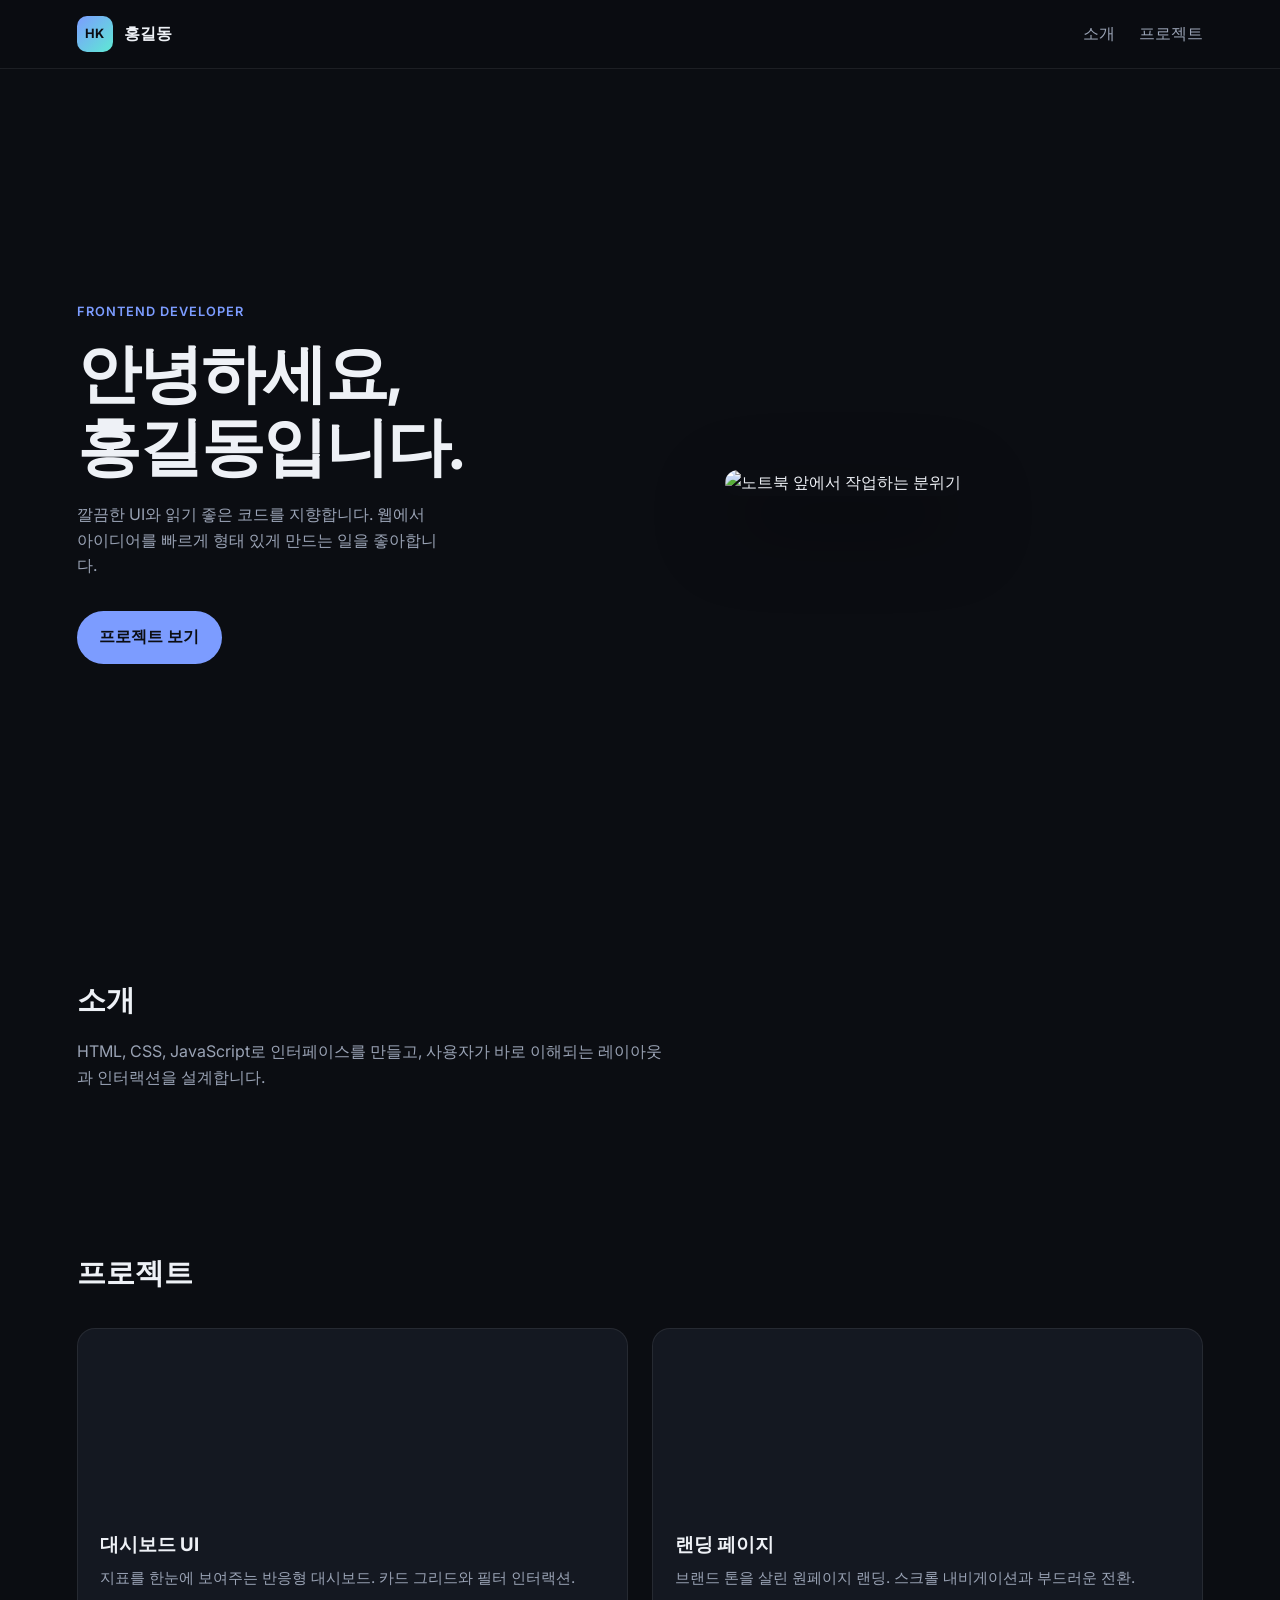
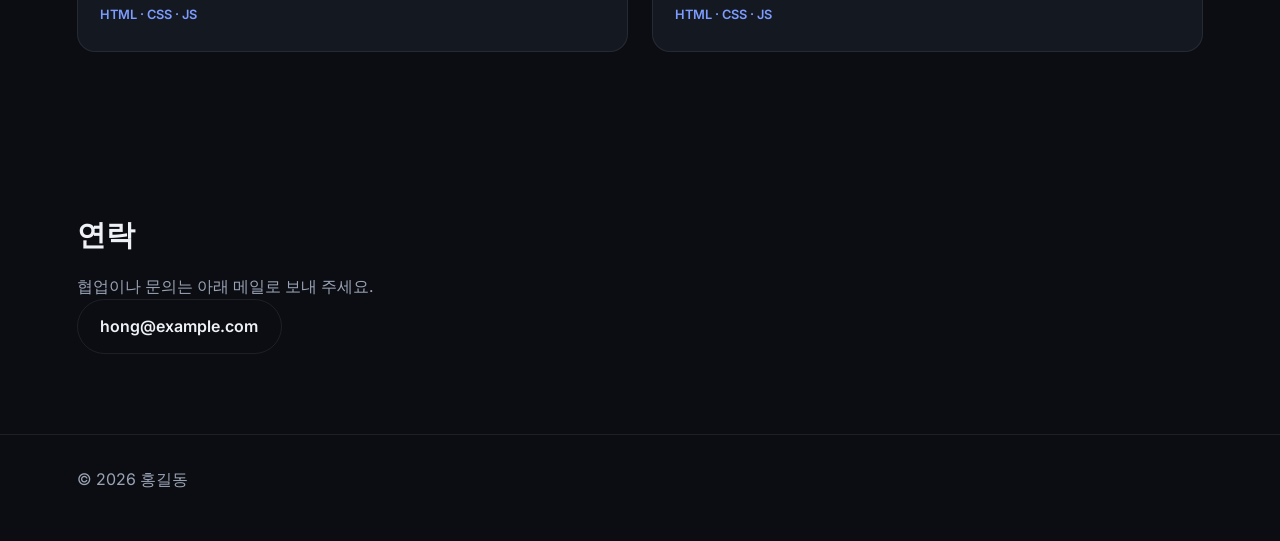
==== index.html @ 822d9495 "portfolio1" ====
<!DOCTYPE html>
<html lang="ko">
<head>
  <meta charset="UTF-8" />
  <meta name="viewport" content="width=device-width, initial-scale=1.0" />
  <title>홍길동 · Portfolio</title>
  <link rel="preconnect" href="https://fonts.googleapis.com" />
  <link rel="preconnect" href="https://fonts.gstatic.com" crossorigin />
  <link href="https://fonts.googleapis.com/css2?family=Inter:wght@400;500;600;700&display=swap" rel="stylesheet" />
  <link rel="stylesheet" href="styles.css" />
</head>
<body>
  <header class="site-header">
    <a class="logo" href="#top" aria-label="홈으로">
      <span class="logo-mark">HK</span>
      <span class="logo-text">홍길동</span>
    </a>
    <button class="nav-toggle" type="button" aria-label="메뉴 열기" aria-expanded="false">
      <span></span><span></span><span></span>
    </button>
    <nav class="nav" aria-label="주요 메뉴">
      <a href="#about">소개</a>
      <a href="#projects">프로젝트</a>
    </nav>
  </header>

  <main id="top">
    <section class="hero">
      <div class="hero-copy">
        <p class="eyebrow">Frontend Developer</p>
        <h1>안녕하세요,<br />홍길동입니다.</h1>
        <p class="lede">
          깔끔한 UI와 읽기 좋은 코드를 지향합니다.
          웹에서 아이디어를 빠르게 형태 있게 만드는 일을 좋아합니다.
        </p>
        <a class="btn" href="#projects">프로젝트 보기</a>
      </div>
      <div class="hero-media">
        <img
          class="hero-image"
          src="https://images.unsplash.com/photo-1498050108023-c5249f4df085?auto=format&fit=crop&w=1400&q=80"
          alt="노트북 앞에서 작업하는 분위기"
        />
      </div>
    </section>

    <section id="about" class="section">
      <h2>소개</h2>
      <p>
        HTML, CSS, JavaScript로 인터페이스를 만들고,
        사용자가 바로 이해되는 레이아웃과 인터랙션을 설계합니다.
      </p>
    </section>

    <section id="projects" class="section">
      <h2>프로젝트</h2>
      <div class="cards">
        <a class="card" href="project-dashboard.html">
          <div
            class="card-thumb"
            style="background-image: url('https://images.unsplash.com/photo-1460925895917-afdab827c52f?auto=format&fit=crop&w=800&q=80')"
          ></div>
          <div class="card-body">
            <h3>대시보드 UI</h3>
            <p>지표를 한눈에 보여주는 반응형 대시보드. 카드 그리드와 필터 인터랙션.</p>
            <span class="tags">HTML · CSS · JS</span>
          </div>
        </a>
        <a class="card" href="project-landing.html">
          <div
            class="card-thumb"
            style="background-image: url('https://images.unsplash.com/photo-1522542550221-31fd19575a2d?auto=format&fit=crop&w=800&q=80')"
          ></div>
          <div class="card-body">
            <h3>랜딩 페이지</h3>
            <p>브랜드 톤을 살린 원페이지 랜딩. 스크롤 내비게이션과 부드러운 전환.</p>
            <span class="tags">HTML · CSS · JS</span>
          </div>
        </a>
      </div>
    </section>

    <section id="contact" class="section">
      <h2>연락</h2>
      <p>협업이나 문의는 아래 메일로 보내 주세요.</p>
      <a class="btn btn-ghost" href="mailto:hong@example.com">hong@example.com</a>
    </section>
  </main>

  <footer class="site-footer">
    <p>© 2026 홍길동</p>
  </footer>
  <script src="script.js"></script>
</body>
</html>
---- styles.css ----
:root {
  --bg: #0b0d12;
  --surface: #141821;
  --text: #eef1f6;
  --muted: #9aa3b5;
  --accent: #7c9cff;
  --line: rgba(255, 255, 255, 0.08);
  --radius: 18px;
}

* {
  box-sizing: border-box;
  margin: 0;
  padding: 0;
}

html {
  scroll-behavior: smooth;
}

body {
  font-family: Inter, system-ui, sans-serif;
  background: var(--bg);
  color: var(--text);
  line-height: 1.6;
}

.site-header {
  position: sticky;
  top: 0;
  z-index: 20;
  display: flex;
  align-items: center;
  justify-content: space-between;
  padding: 1rem 6vw;
  background: rgba(11, 13, 18, 0.8);
  backdrop-filter: blur(12px);
  border-bottom: 1px solid var(--line);
}

.logo {
  display: flex;
  align-items: center;
  gap: 0.7rem;
  text-decoration: none;
  color: var(--text);
  font-weight: 600;
}

.logo-mark {
  width: 36px;
  height: 36px;
  display: grid;
  place-items: center;
  border-radius: 10px;
  background: linear-gradient(135deg, #7c9cff, #5eead4);
  color: #0b0d12;
  font-size: 0.8rem;
  font-weight: 700;
}

.nav {
  display: flex;
  gap: 1.5rem;
}

.nav a {
  color: var(--muted);
  text-decoration: none;
  font-weight: 500;
}

.nav a:hover {
  color: var(--text);
}

.nav-toggle {
  display: none;
  background: none;
  border: 0;
  cursor: pointer;
}

.nav-toggle span {
  display: block;
  width: 22px;
  height: 2px;
  margin: 5px 0;
  background: var(--text);
}

.hero {
  display: grid;
  grid-template-columns: 1.1fr 0.9fr;
  gap: 4rem;
  align-items: center;
  min-height: calc(100vh - 72px);
  padding: 4rem 6vw;
}

.eyebrow {
  color: var(--accent);
  letter-spacing: 0.08em;
  text-transform: uppercase;
  font-size: 0.8rem;
  font-weight: 600;
  margin-bottom: 0.8rem;
}

.hero h1 {
  font-size: clamp(2.4rem, 5vw, 4.2rem);
  line-height: 1.15;
  letter-spacing: -0.03em;
}

.lede {
  margin: 1.2rem 0 2rem;
  color: var(--muted);
  max-width: 36ch;
}

.btn {
  display: inline-block;
  padding: 0.85rem 1.4rem;
  border-radius: 999px;
  background: var(--accent);
  color: #0b0d12;
  text-decoration: none;
  font-weight: 600;
}

.btn-ghost {
  background: transparent;
  color: var(--text);
  border: 1px solid var(--line);
}

.hero-media {
  position: relative;
}

.hero-image {
  width: 100%;
  height: min(62vh, 560px);
  object-fit: cover;
  border-radius: var(--radius);
  box-shadow: 0 30px 80px rgba(0, 0, 0, 0.45);
}

.section {
  padding: 5rem 6vw;
}

.section h2 {
  font-size: 1.8rem;
  margin-bottom: 1rem;
}

.section p {
  color: var(--muted);
  max-width: 60ch;
}

.cards {
  display: grid;
  grid-template-columns: repeat(2, 1fr);
  gap: 1.5rem;
  margin-top: 2rem;
}

.card {
  display: block;
  background: var(--surface);
  border: 1px solid var(--line);
  border-radius: var(--radius);
  overflow: hidden;
  color: inherit;
  text-decoration: none;
  cursor: pointer;
  transition: transform 0.25s ease, border-color 0.25s ease;
}

.card:hover {
  transform: translateY(-6px);
  border-color: rgba(124, 156, 255, 0.4);
}

.card-thumb {
  height: 180px;
  background-size: cover;
  background-position: center;
}

.card-body {
  padding: 1.3rem 1.4rem 1.5rem;
}

.card-body h3 {
  margin-bottom: 0.4rem;
}

.card-body p {
  color: var(--muted);
  font-size: 0.95rem;
}

.tags {
  display: inline-block;
  margin-top: 0.9rem;
  color: var(--accent);
  font-size: 0.8rem;
  font-weight: 600;
}

.site-footer {
  padding: 2rem 6vw 3rem;
  color: var(--muted);
  border-top: 1px solid var(--line);
}

.project-hero {
  padding: 4rem 6vw 2rem;
}

.project-hero .back {
  display: inline-block;
  color: var(--muted);
  text-decoration: none;
  font-weight: 500;
  margin-bottom: 1.5rem;
}

.project-hero .back:hover {
  color: var(--text);
}

.project-hero h1 {
  font-size: clamp(2rem, 4vw, 3.2rem);
  letter-spacing: -0.03em;
  margin: 0.4rem 0 1rem;
}

.project-cover {
  width: 100%;
  height: min(48vh, 420px);
  object-fit: cover;
  border-radius: var(--radius);
  margin-top: 2rem;
}

.project-meta {
  display: flex;
  flex-wrap: wrap;
  gap: 0.6rem 1.2rem;
  color: var(--muted);
  font-size: 0.9rem;
}

.project-content {
  padding-top: 0;
}

.project-content h2 {
  font-size: 1.25rem;
  margin: 2rem 0 0.6rem;
}

.project-content p,
.project-content li {
  color: var(--muted);
}

.project-content ul {
  padding-left: 1.2rem;
}

@media (max-width: 860px) {
  .hero,
  .cards {
    grid-template-columns: 1fr;
  }

  .nav-toggle {
    display: block;
  }

  .nav {
    display: none;
    position: absolute;
    top: 64px;
    right: 6vw;
    flex-direction: column;
    padding: 1rem 1.2rem;
    background: var(--surface);
    border: 1px solid var(--line);
    border-radius: 12px;
  }

  .nav.open {
    display: flex;
  }
}
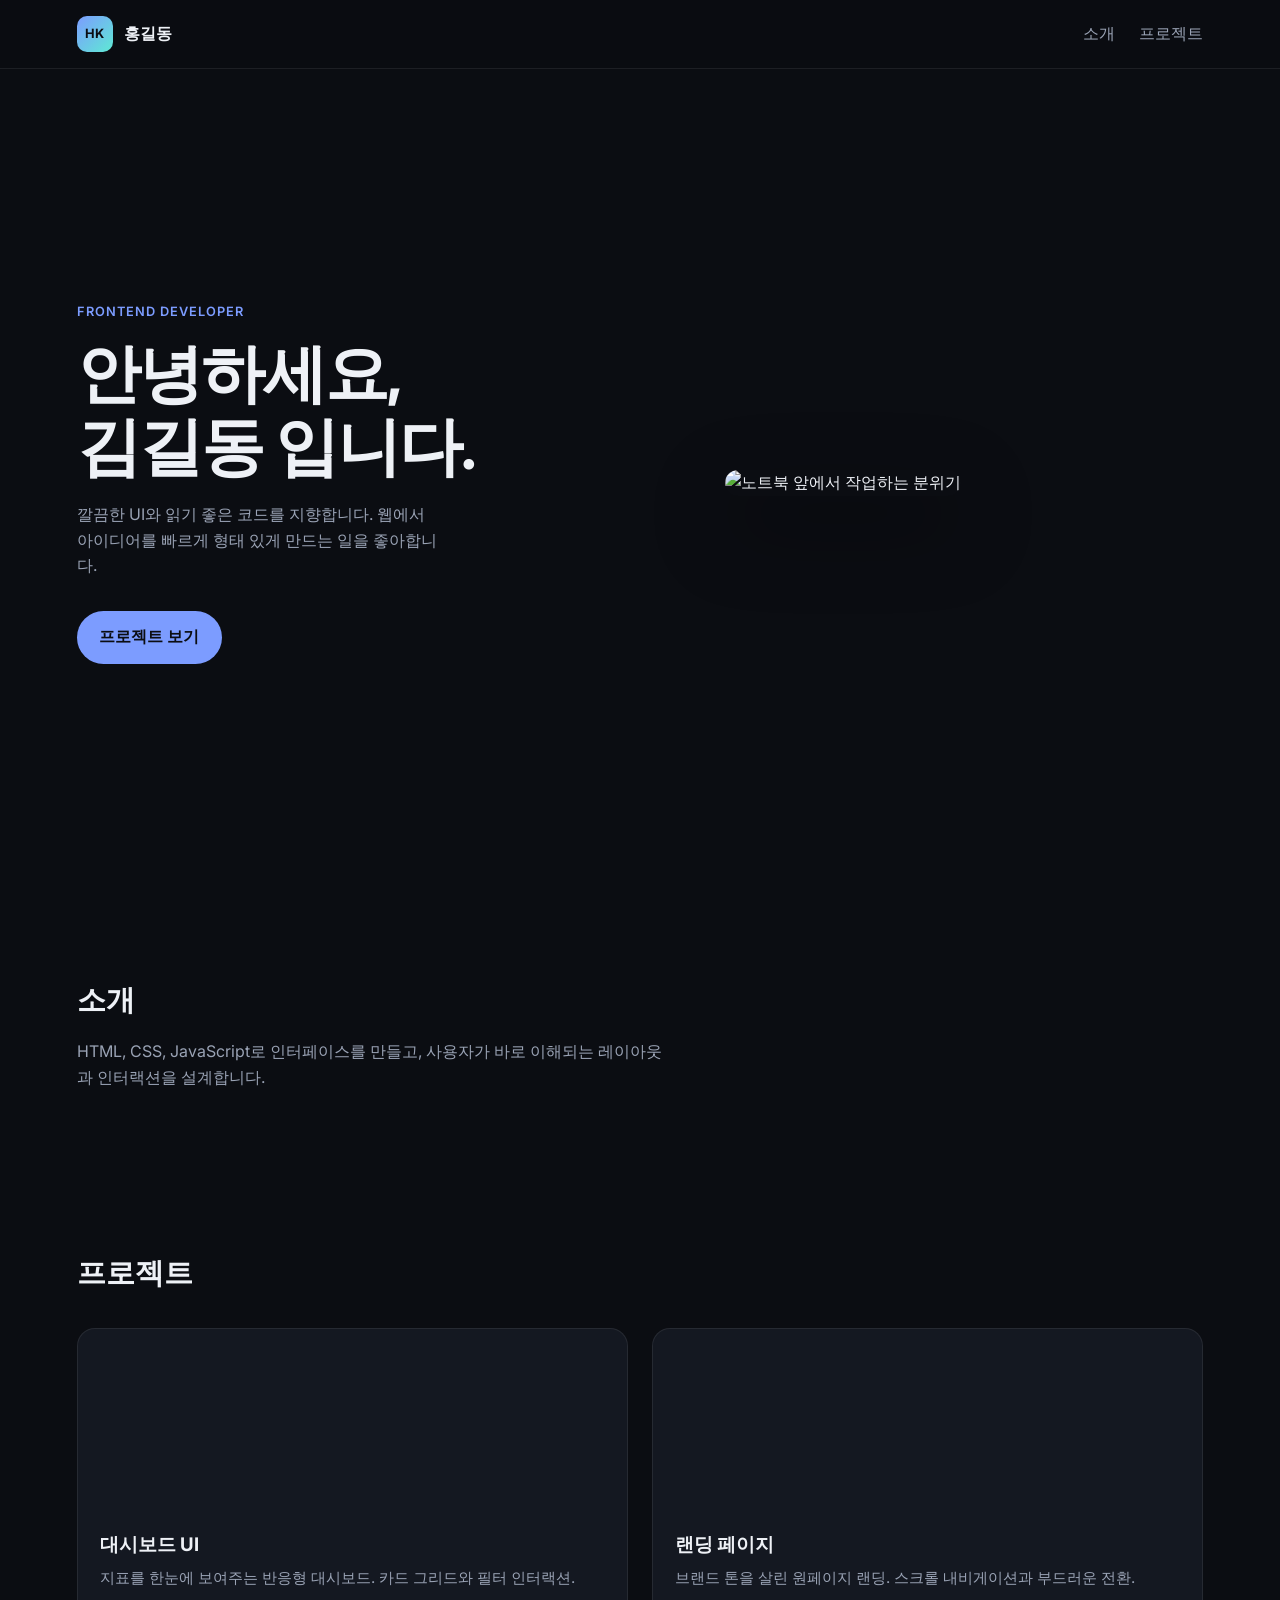
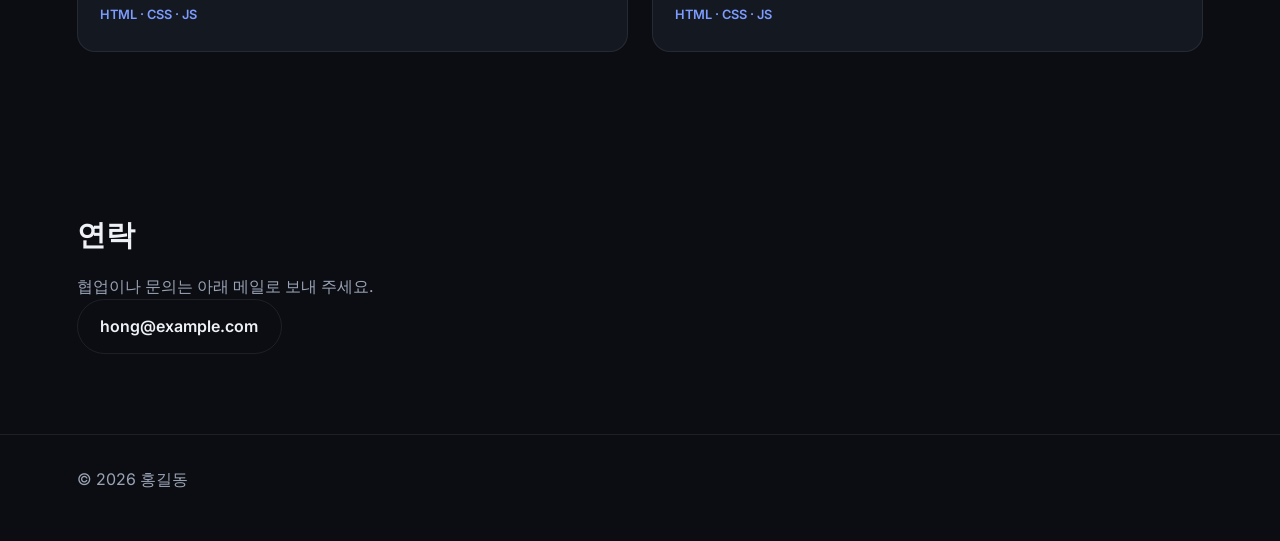
==== commit e0bff869: "portfolio1" ====
--- a/index.html
+++ b/index.html
@@ -3,7 +3,7 @@
 <head>
   <meta charset="UTF-8" />
   <meta name="viewport" content="width=device-width, initial-scale=1.0" />
-  <title>홍길동 · Portfolio</title>
+  <title>김길동 · Portfolio</title>
   <link rel="preconnect" href="https://fonts.googleapis.com" />
   <link rel="preconnect" href="https://fonts.gstatic.com" crossorigin />
   <link href="https://fonts.googleapis.com/css2?family=Inter:wght@400;500;600;700&display=swap" rel="stylesheet" />
@@ -28,7 +28,7 @@
     <section class="hero">
       <div class="hero-copy">
         <p class="eyebrow">Frontend Developer</p>
-        <h1>안녕하세요,<br />홍길동입니다.</h1>
+        <h1>안녕하세요,<br />김길동 입니다.</h1>
         <p class="lede">
           깔끔한 UI와 읽기 좋은 코드를 지향합니다.
           웹에서 아이디어를 빠르게 형태 있게 만드는 일을 좋아합니다.
